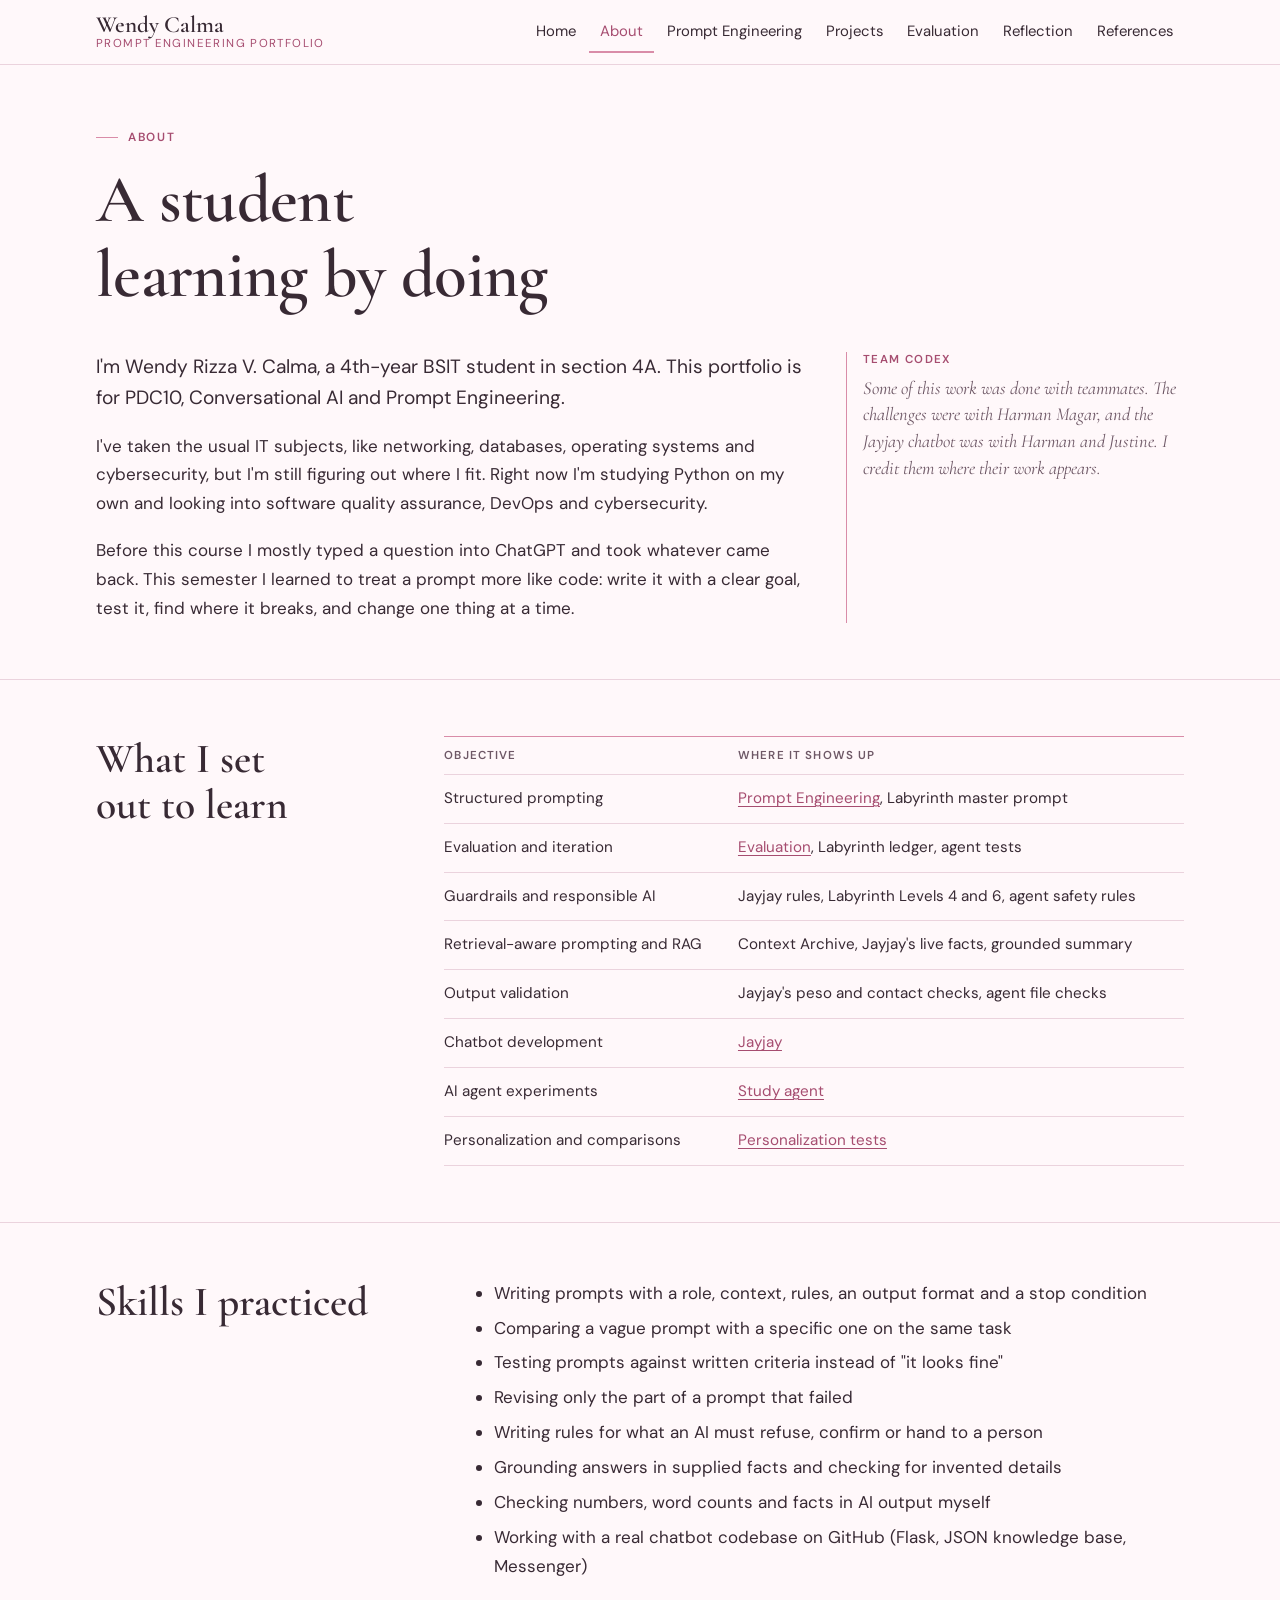
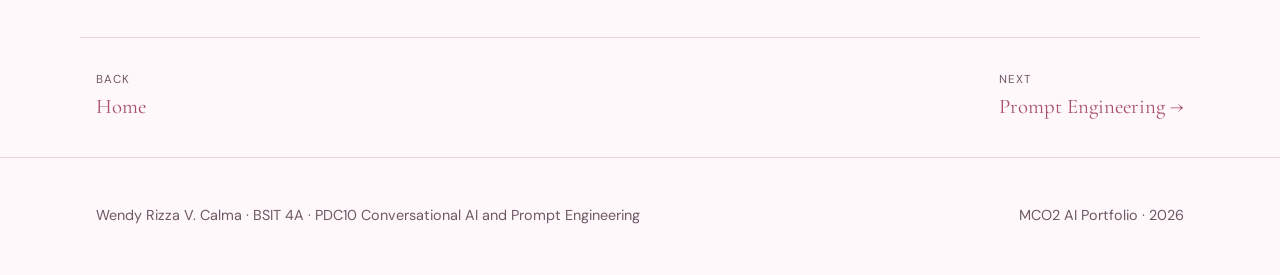
==== about.html @ e5dd4ca2 "AI PORTFOLIO PAGES" ====
<!DOCTYPE html>
<html lang="en">
<head>
<meta charset="utf-8">
<meta name="viewport" content="width=device-width, initial-scale=1, viewport-fit=cover">
<title>About · Wendy Calma</title>
<meta name="description" content="About Wendy Rizza V. Calma, a 4th-year BSIT student, and what this prompt engineering portfolio covers.">
<meta name="author" content="Wendy Rizza V. Calma">
<link rel="preconnect" href="https://fonts.googleapis.com">
<link rel="preconnect" href="https://fonts.gstatic.com" crossorigin>
<link rel="stylesheet" href="https://fonts.googleapis.com/css2?family=Cormorant+Garamond:ital,wght@0,500;0,600;1,500&family=DM+Sans:wght@400;500;600&display=swap">
<link rel="stylesheet" href="assets/css/style.css">
<link rel="icon" href="data:image/svg+xml,%3Csvg xmlns='http://www.w3.org/2000/svg' viewBox='0 0 32 32'%3E%3Crect width='32' height='32' rx='6' fill='%23A64D70'/%3E%3Ctext x='16' y='22' font-family='Georgia,serif' font-size='17' text-anchor='middle' fill='%23FFF8FA'%3EW%3C/text%3E%3C/svg%3E">
</head>
<body>
<a class="skip-link" href="#main">Skip to content</a>
<header class="site-header">
  <div class="wrap">
    <a class="brand" href="index.html">
      <span class="brand-name">Wendy Calma</span>
      <span class="brand-sub">Prompt Engineering Portfolio</span>
    </a>
    <button class="nav-toggle" type="button" aria-expanded="false" aria-controls="site-nav">Menu</button>
    <nav class="site-nav" id="site-nav" aria-label="Main">
      <ul>
        <li><a href="index.html">Home</a></li>
        <li><a href="about.html">About</a></li>
        <li><a href="prompts.html">Prompt Engineering</a></li>
        <li><a href="projects.html">Projects</a></li>
        <li><a href="evaluation.html">Evaluation</a></li>
        <li><a href="reflection.html">Reflection</a></li>
        <li><a href="references.html">References</a></li>
      </ul>
    </nav>
  </div>
</header>
<main id="main">

<header class="page-head">
  <div class="wrap stack">
    <p class="eyebrow">About</p>
    <h1>A student learning by doing</h1>
  </div>
</header>

<section class="section" style="padding-top:0">
  <div class="wrap split split--wide-left">
    <div class="stack">
      <p class="lede">I'm Wendy Rizza V. Calma, a 4th-year BSIT student in section 4A. This portfolio is for PDC10, Conversational AI and Prompt Engineering.</p>
      <p>I've taken the usual IT subjects, like networking, databases, operating systems and cybersecurity, but I'm still figuring out where I fit. Right now I'm studying Python on my own and looking into software quality assurance, DevOps and cybersecurity.</p>
      <p>Before this course I mostly typed a question into ChatGPT and took whatever came back. This semester I learned to treat a prompt more like code: write it with a clear goal, test it, find where it breaks, and change one thing at a time.</p>
    </div>
    <aside class="margin-note">
      <b>Team codeX</b>
      Some of this work was done with teammates. The challenges were with Harman Magar, and the Jayjay chatbot was with Harman and Justine. I credit them where their work appears.
    </aside>
  </div>
</section>

<section class="section">
  <div class="wrap split split--title">
    <h2>What I set out to learn</h2>
    <div class="table-wrap">
      <table>
        <thead><tr><th scope="col">Objective</th><th scope="col">Where it shows up</th></tr></thead>
        <tbody>
          <tr><td>Structured prompting</td><td><a href="prompts.html">Prompt Engineering</a>, Labyrinth master prompt</td></tr>
          <tr><td>Evaluation and iteration</td><td><a href="evaluation.html">Evaluation</a>, Labyrinth ledger, agent tests</td></tr>
          <tr><td>Guardrails and responsible AI</td><td>Jayjay rules, Labyrinth Levels 4 and 6, agent safety rules</td></tr>
          <tr><td>Retrieval-aware prompting and RAG</td><td>Context Archive, Jayjay's live facts, grounded summary</td></tr>
          <tr><td>Output validation</td><td>Jayjay's peso and contact checks, agent file checks</td></tr>
          <tr><td>Chatbot development</td><td><a href="projects.html#jayjay">Jayjay</a></td></tr>
          <tr><td>AI agent experiments</td><td><a href="projects.html#agent">Study agent</a></td></tr>
          <tr><td>Personalization and comparisons</td><td><a href="projects.html#personalization">Personalization tests</a></td></tr>
        </tbody>
      </table>
    </div>
  </div>
</section>

<section class="section">
  <div class="wrap split split--wide-right">
    <h2>Skills I practiced</h2>
    <ul class="plain">
      <li>Writing prompts with a role, context, rules, an output format and a stop condition</li>
      <li>Comparing a vague prompt with a specific one on the same task</li>
      <li>Testing prompts against written criteria instead of "it looks fine"</li>
      <li>Revising only the part of a prompt that failed</li>
      <li>Writing rules for what an AI must refuse, confirm or hand to a person</li>
      <li>Grounding answers in supplied facts and checking for invented details</li>
      <li>Checking numbers, word counts and facts in AI output myself</li>
      <li>Working with a real chatbot codebase on GitHub (Flask, JSON knowledge base, Messenger)</li>
    </ul>
  </div>
</section>

<div class="wrap page-nav">
  <a href="index.html"><small>Back</small>Home</a>
  <a href="prompts.html"><small>Next</small>Prompt Engineering →</a>
</div>
</main>
<footer class="site-footer">
  <div class="wrap">
    <p>Wendy Rizza V. Calma · BSIT 4A · PDC10 Conversational AI and Prompt Engineering</p>
    <p>MCO2 AI Portfolio · <span id="year">2026</span></p>
  </div>
</footer>
<script src="assets/js/main.js"></script>
</body>
</html>
---- assets/css/style.css ----
/* ==========================================================================
   Wendy Calma · Prompt Engineering Portfolio
   Layout idea: an editorial notebook. A wide reading column with a narrow
   margin for notes, and each page arranged around its own evidence.
   ========================================================================== */

:root {
  /* Palette (from my design brief) */
  --bg: #FFF8FA;        /* page background */
  --primary: #D98CA8;   /* borders, rules, small details only (too light for text) */
  --secondary: #F7E8EE; /* soft panels */
  --accent: #A64D70;    /* links, labels, emphasis (passes contrast on --bg) */
  --text: #382A34;      /* body text */
  --white: #FFFFFF;

  /* Derived neutrals, tinted toward the pink */
  --muted: #6E5866;     /* secondary text */
  --line: #EBD3DD;      /* hairlines */
  --code-bg: #FBEFF4;

  /* Status colours (always paired with a text label) */
  --pass: #2F6B4F;
  --fail: #A33A3A;
  --partial: #8A5A00;

  --serif: "Cormorant Garamond", "Iowan Old Style", Georgia, "Times New Roman", serif;
  --sans: "DM Sans", "Segoe UI", system-ui, -apple-system, sans-serif;
  --mono: ui-monospace, "SFMono-Regular", Consolas, "Liberation Mono", monospace;

  --measure: 66ch;
  --gutter: max(16px, env(safe-area-inset-left, 0px));
  --radius: 6px;
  --shadow: 0 1px 2px rgba(56, 42, 52, .05), 0 6px 18px rgba(56, 42, 52, .05);
}

*, *::before, *::after { box-sizing: border-box; }

html { scroll-behavior: smooth; -webkit-text-size-adjust: 100%; }
@media (prefers-reduced-motion: reduce) { html { scroll-behavior: auto; } }

body {
  margin: 0;
  background: var(--bg);
  color: var(--text);
  font: 400 1.0625rem/1.7 var(--sans);
}

img { max-width: 100%; height: auto; display: block; }

a { color: var(--accent); text-underline-offset: 3px; text-decoration-thickness: 1px; }
a:hover { text-decoration-thickness: 2px; }
:focus-visible { outline: 2px solid var(--accent); outline-offset: 3px; border-radius: 2px; }

.skip-link {
  position: absolute; left: 16px; top: -60px; z-index: 50;
  background: var(--accent); color: var(--white); padding: 8px 14px; border-radius: var(--radius);
}
.skip-link:focus { top: 12px; }

/* ---------- Typography ---------- */
h1, h2, h3, h4 { font-family: var(--serif); font-weight: 600; line-height: 1.12; margin: 0; text-wrap: balance; color: var(--text); }
h1 { font-size: clamp(2.6rem, 6vw, 4.2rem); letter-spacing: -.01em; }
h2 { font-size: clamp(1.9rem, 3.6vw, 2.6rem); }
h3 { font-size: 1.5rem; }
h4 { font-family: var(--sans); font-size: .98rem; font-weight: 600; }
p { margin: 0; max-width: var(--measure); }
p + p { margin-top: .9em; }
em.serif, .serif-italic { font-family: var(--serif); font-style: italic; font-size: 1.15em; }
strong { font-weight: 600; }
code { font-family: var(--mono); font-size: .86em; background: var(--code-bg); padding: 1px 5px; border-radius: 3px; }

.eyebrow {
  font: 600 .74rem/1.4 var(--sans); letter-spacing: .14em; text-transform: uppercase; color: var(--accent);
  display: flex; align-items: center; gap: 10px;
}
.eyebrow::before { content: ""; width: 22px; height: 1px; background: var(--primary); }

.lede { font-size: 1.2rem; line-height: 1.6; color: var(--text); max-width: 60ch; }
.muted { color: var(--muted); }
.small { font-size: .9rem; }

/* ---------- Layout ---------- */
.wrap {
  width: 100%; max-width: 1120px; margin: 0 auto;
  padding-left: var(--gutter);
  padding-right: max(16px, env(safe-area-inset-right, 0px));
}

main { display: block; }
.section { padding-block: 56px; }
.section + .section { border-top: 1px solid var(--line); }
.stack > * + * { margin-top: 18px; }
.stack-lg > * + * { margin-top: 32px; }

/* asymmetric splits */
.split { display: grid; gap: 40px; grid-template-columns: minmax(0, 1fr); }
@media (min-width: 900px) {
  .split--wide-left { grid-template-columns: minmax(0, 2.1fr) minmax(0, 1fr); }
  .split--wide-right { grid-template-columns: minmax(0, 1fr) minmax(0, 2.1fr); }
  .split--even { grid-template-columns: minmax(0, 1fr) minmax(0, 1fr); }
  .split--title { grid-template-columns: minmax(0, 1fr) minmax(0, 2.4fr); }
}
.split > * { min-width: 0; }

/* margin notes (my own asides) */
.margin-note {
  font-family: var(--serif); font-style: italic; font-size: 1.15rem; line-height: 1.45; color: var(--muted);
  border-left: 1px solid var(--primary); padding-left: 16px;
}
.margin-note b { font-style: normal; font-family: var(--sans); font-size: .72rem; letter-spacing: .12em; text-transform: uppercase; color: var(--accent); display: block; margin-bottom: 6px; font-weight: 600; }

/* ---------- Header / nav ---------- */
.site-header {
  position: sticky; top: env(safe-area-inset-top, 0px); z-index: 20;
  background: rgba(255, 248, 250, .96);
  border-bottom: 1px solid var(--line);
}
body::before { content: ""; position: fixed; inset: 0 0 auto; height: env(safe-area-inset-top, 0px); z-index: 30; background: var(--bg); }
.site-header .wrap { display: flex; align-items: center; justify-content: space-between; gap: 16px; min-height: 64px; }
.brand { text-decoration: none; color: var(--text); display: flex; flex-direction: column; line-height: 1.1; }
.brand-name { font-family: var(--serif); font-size: 1.45rem; font-weight: 600; }
.brand-sub { font-size: .72rem; letter-spacing: .12em; text-transform: uppercase; color: var(--accent); }

.nav-toggle {
  display: none; background: none; border: 1px solid var(--line); border-radius: var(--radius);
  font: 500 .9rem var(--sans); color: var(--text); padding: 8px 12px; cursor: pointer;
}
.site-nav ul { list-style: none; margin: 0; padding: 0; display: flex; flex-wrap: wrap; gap: 2px; }
.site-nav a {
  display: block; padding: 8px 11px; text-decoration: none; color: var(--text); font-size: .93rem; border-radius: var(--radius);
}
.site-nav a:hover { background: var(--secondary); }
.site-nav a[aria-current="page"] { color: var(--accent); box-shadow: inset 0 -2px 0 var(--primary); border-radius: 0; }

@media (max-width: 960px) {
  .nav-toggle { display: inline-flex; }
  .site-nav { display: none; position: absolute; left: 0; right: 0; top: 100%; background: var(--bg); border-bottom: 1px solid var(--line); }
  .site-nav.is-open { display: block; }
  .site-nav ul { flex-direction: column; padding: 8px max(16px, env(safe-area-inset-right, 0px)) 16px var(--gutter); }
  .site-nav a { padding: 12px 8px; border-bottom: 1px solid var(--line); border-radius: 0; }
  .site-nav a[aria-current="page"] { box-shadow: none; font-weight: 600; }
}

/* ---------- Page heads ---------- */
.page-head { padding-block: 64px 40px; }
.page-head .stack > * + * { margin-top: 16px; }
.page-head h1 { max-width: 16ch; }

/* ---------- Home ---------- */
.hero { padding-block: 72px 48px; }
.hero h1 { max-width: 13ch; }
.hero h1 em { font-style: italic; color: var(--accent); font-weight: 500; }
.hero-aside { align-self: end; }

.features { list-style: none; margin: 0; padding: 0; }
.feature { display: grid; gap: 24px; padding-block: 40px; border-top: 1px solid var(--line); grid-template-columns: minmax(0, 1fr); }
.feature:last-child { border-bottom: 1px solid var(--line); }
@media (min-width: 900px) {
  .feature { grid-template-columns: 5.5rem minmax(0, 1.5fr) minmax(0, 1fr); align-items: start; }
  .feature--flip .feature-media { order: -1; }
  .feature--text { grid-template-columns: 5.5rem minmax(0, 1.2fr) minmax(0, 1fr); }
}
.feature-kind { font: 600 .72rem var(--sans); letter-spacing: .12em; text-transform: uppercase; color: var(--muted); padding-top: 8px; }
.feature h3 { font-size: 1.9rem; margin-bottom: 10px; }
.feature h3 a { color: inherit; text-decoration: none; }
.feature h3 a:hover { color: var(--accent); }
.feature-media img { border: 1px solid var(--line); border-radius: var(--radius); box-shadow: var(--shadow); background: var(--white); }
.feature-facts { list-style: none; margin: 14px 0 0; padding: 0; display: grid; gap: 4px; font-size: .95rem; }
.feature-facts li::before { content: "—"; color: var(--primary); margin-right: 8px; }
.more-link { display: inline-block; margin-top: 14px; font-weight: 500; }

.index-list { list-style: none; padding: 0; margin: 0; columns: 2 260px; column-gap: 40px; }
.index-list li { break-inside: avoid; padding: 12px 0; border-bottom: 1px dotted var(--primary); }
.index-list a { font-family: var(--serif); font-size: 1.35rem; text-decoration: none; color: var(--text); }
.index-list a:hover { color: var(--accent); }
.index-list span { display: block; font-size: .9rem; color: var(--muted); }

/* ---------- Evidence blocks ---------- */
.prompt {
  background: var(--white); border: 1px solid var(--line); border-radius: var(--radius);
  padding: 16px 18px; font: 400 .88rem/1.6 var(--mono); white-space: pre-wrap; word-break: break-word;
  margin: 0; overflow-x: auto;
}
.prompt--soft { background: var(--code-bg); }
.label { font: 600 .72rem/1.3 var(--sans); letter-spacing: .1em; text-transform: uppercase; color: var(--muted); margin-bottom: 8px; display: block; }
.label--before { color: var(--fail); }
.label--after { color: var(--pass); }

.compare { display: grid; gap: 20px; grid-template-columns: minmax(0, 1fr); }
@media (min-width: 760px) { .compare { grid-template-columns: minmax(0, 1fr) minmax(0, 1fr); } }
.compare > div { min-width: 0; }
.compare-change {
  border-top: 1px solid var(--primary); padding-top: 14px; margin-top: 4px;
}
.compare-change h4 { color: var(--accent); margin-bottom: 6px; }

.transcript { border-left: 2px solid var(--primary); padding-left: 18px; display: grid; gap: 12px; }
.transcript p { max-width: 62ch; }
.speaker { display: block; font: 600 .72rem var(--sans); letter-spacing: .1em; text-transform: uppercase; color: var(--accent); margin-bottom: 2px; }

.panel { background: var(--secondary); border-radius: var(--radius); padding: 22px 24px; }
.panel h3 { font-size: 1.35rem; margin-bottom: 8px; }

.needed {
  display: inline; background: var(--white); border: 1px dashed var(--accent); color: var(--accent);
  border-radius: 3px; padding: 0 5px; font: 600 .8rem var(--sans); letter-spacing: .03em;
}

/* tables */
.table-wrap { overflow-x: auto; border-top: 1px solid var(--primary); }
table { border-collapse: collapse; width: 100%; font-size: .95rem; font-variant-numeric: tabular-nums; }
th, td { text-align: left; vertical-align: top; padding: 11px 12px 11px 0; border-bottom: 1px solid var(--line); }
th { font: 600 .72rem var(--sans); letter-spacing: .1em; text-transform: uppercase; color: var(--muted); }
td:first-child, th:first-child { padding-left: 0; }
caption { text-align: left; font-size: .9rem; color: var(--muted); padding-bottom: 10px; caption-side: top; }

.status { font-weight: 600; white-space: nowrap; }
.status--pass { color: var(--pass); }
.status--fail { color: var(--fail); }
.status--partial { color: var(--partial); }

/* ledger bars (Labyrinth) */
.ledger { display: grid; gap: 9px; }
.ledger-row { display: grid; grid-template-columns: 3rem minmax(0, 1fr) 2.6rem 7.5rem; gap: 12px; align-items: center; font-size: .9rem; }
.ledger-row .bar { height: 10px; background: var(--secondary); border-radius: 5px; overflow: hidden; }
.ledger-row .bar span { display: block; height: 100%; background: var(--primary); border-radius: 5px; }
.ledger-row .bar span.rev { background: var(--fail); opacity: .75; }
.ledger-row b { font-family: var(--mono); font-weight: 500; font-size: .85rem; }
@media (max-width: 520px) { .ledger-row { grid-template-columns: 2.6rem minmax(0, 1fr) 2.4rem; } .ledger-row .status { display: none; } }

.figures { display: grid; gap: 20px; grid-template-columns: minmax(0, 1fr); }
@media (min-width: 760px) { .figures--two { grid-template-columns: minmax(0, 1fr) minmax(0, 1fr); } }
figure { margin: 0; }
figure img { border: 1px solid var(--line); border-radius: var(--radius); background: var(--white); box-shadow: var(--shadow); }
figcaption { font-size: .88rem; color: var(--muted); margin-top: 10px; max-width: 60ch; }

.facts { display: grid; grid-template-columns: repeat(auto-fit, minmax(150px, 1fr)); gap: 0; border-top: 1px solid var(--primary); }
.facts div { padding: 14px 16px 14px 0; border-bottom: 1px solid var(--line); }
.facts dt { font-size: .82rem; color: var(--muted); }
.facts dd { margin: 2px 0 0; font-family: var(--serif); font-size: 1.6rem; font-weight: 600; font-variant-numeric: lining-nums tabular-nums; }

.checklist { list-style: none; padding: 0; margin: 0; display: grid; gap: 8px; }
.checklist li { padding-left: 26px; position: relative; max-width: var(--measure); }
.checklist li::before { content: "✓"; position: absolute; left: 0; color: var(--pass); font-weight: 700; }
.checklist li.x::before { content: "✗"; color: var(--fail); }

ul.plain, ol.plain { margin: 0; padding-left: 20px; display: grid; gap: 6px; max-width: var(--measure); }

.project { scroll-margin-top: 80px; }
.project-head { display: grid; gap: 10px; margin-bottom: 28px; }
.project-meta { display: flex; flex-wrap: wrap; gap: 6px 22px; font-size: .9rem; color: var(--muted); }
.project-meta b { color: var(--text); font-weight: 600; }

.toc { list-style: none; padding: 0; margin: 0; display: flex; flex-wrap: wrap; gap: 8px; }
.toc a { display: inline-block; border: 1px solid var(--line); background: var(--white); padding: 6px 12px; border-radius: 999px; text-decoration: none; font-size: .9rem; color: var(--text); }
.toc a:hover { border-color: var(--primary); color: var(--accent); }

.divider { display: flex; align-items: center; gap: 14px; color: var(--primary); margin-block: 8px; }
.divider::before, .divider::after { content: ""; flex: 1; height: 1px; background: var(--line); }

.essay { max-width: 68ch; }
.essay h2 { margin-top: 48px; margin-bottom: 14px; font-size: 2rem; }
.essay h2:first-child { margin-top: 0; }
.pullquote { font-family: var(--serif); font-style: italic; font-size: 1.6rem; line-height: 1.35; color: var(--accent); border: 0; margin: 32px 0; padding: 0 0 0 20px; border-left: 2px solid var(--primary); max-width: 34ch; }

.refs { list-style: none; padding: 0; margin: 0; display: grid; gap: 14px; max-width: 75ch; }
.refs li { padding-left: 2em; text-indent: -2em; }

.page-nav { display: flex; justify-content: space-between; gap: 16px; flex-wrap: wrap; padding-block: 32px; border-top: 1px solid var(--line); }
.page-nav a { text-decoration: none; font-family: var(--serif); font-size: 1.3rem; }
.page-nav small { display: block; font-family: var(--sans); font-size: .72rem; letter-spacing: .1em; text-transform: uppercase; color: var(--muted); }

/* ---------- Footer ---------- */
.site-footer { border-top: 1px solid var(--line); padding-block: 32px 48px; font-size: .9rem; color: var(--muted); }
.site-footer .wrap { display: flex; flex-wrap: wrap; justify-content: space-between; align-items: baseline; gap: 12px; }
.site-footer p { max-width: none; }

/* keep anchored sections clear of the sticky header */
section[id], [id].project { scroll-margin-top: 84px; }
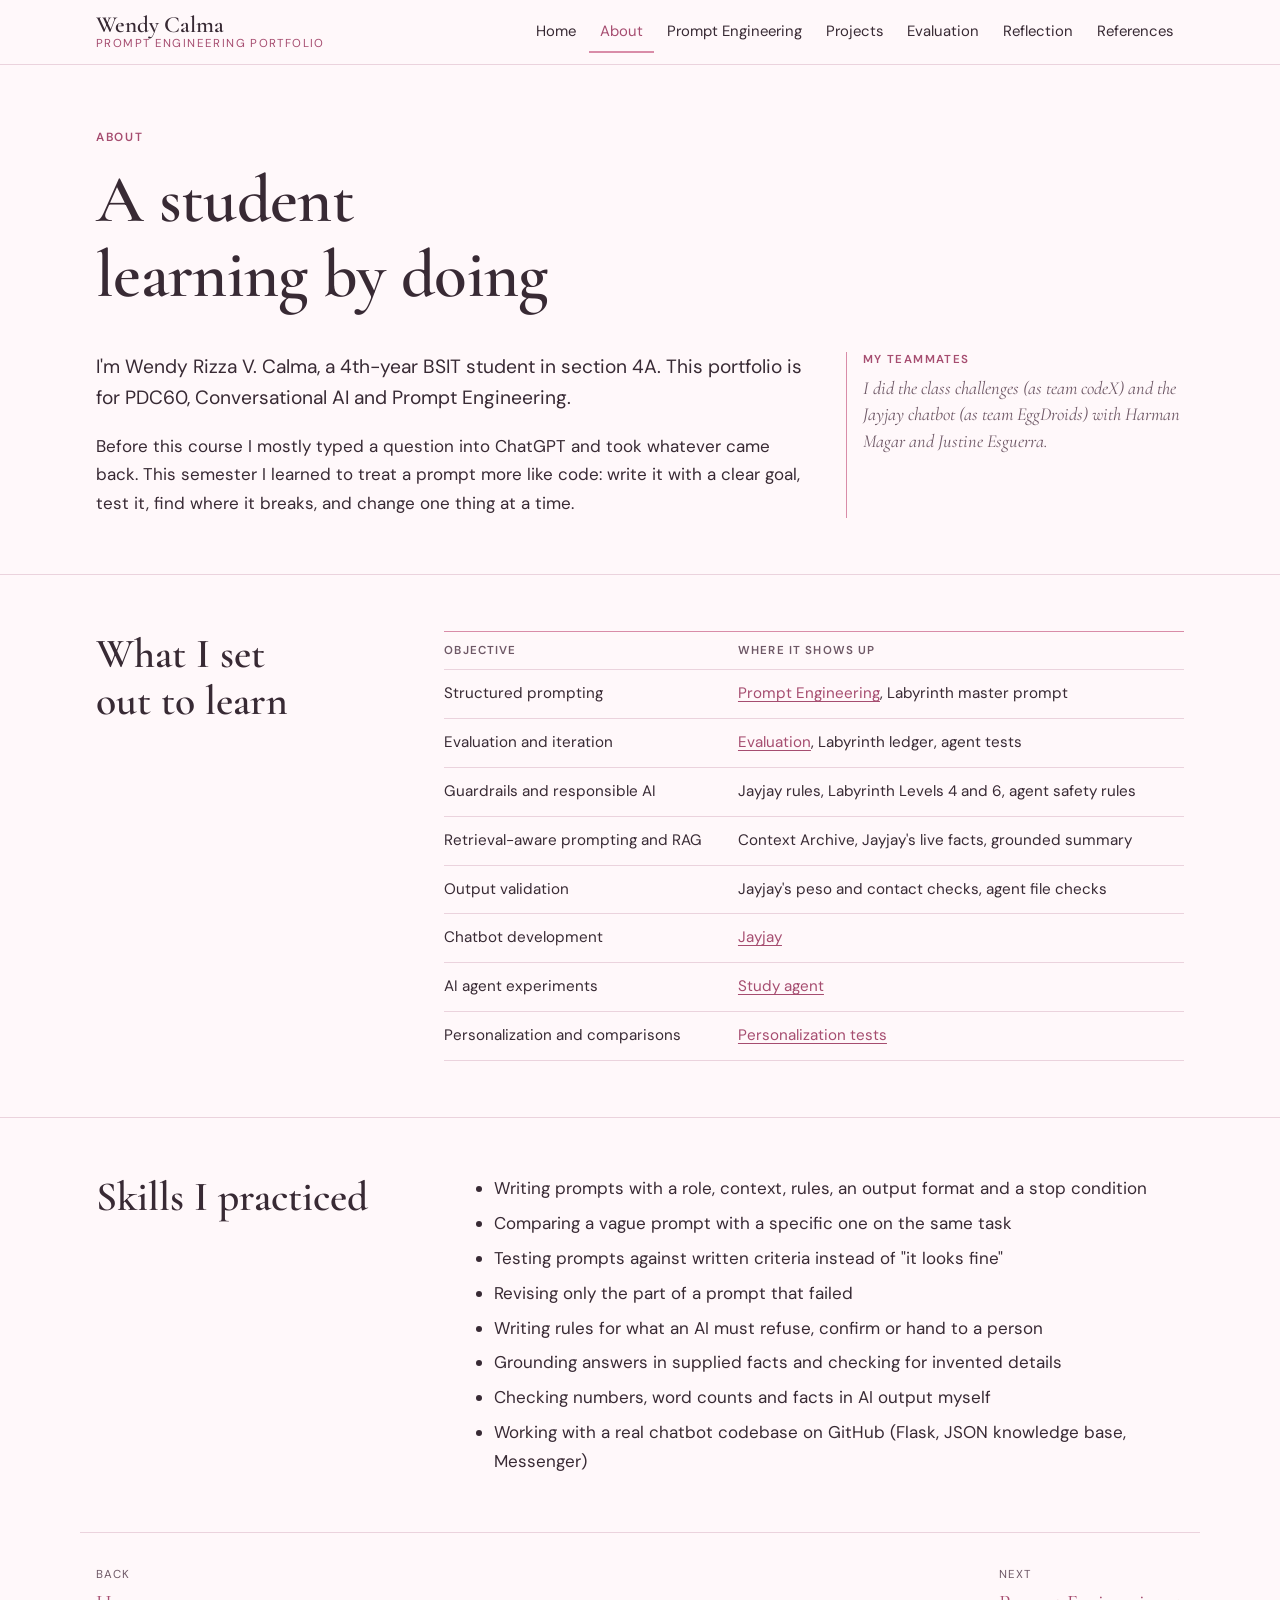
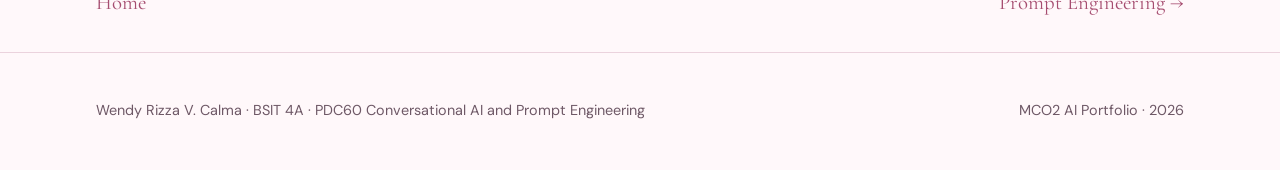
==== commit 6eb7e2e5: "AI PORTFOLIO PAGES" ====
--- a/about.html
+++ b/about.html
@@ -24,7 +24,7 @@
     <nav class="site-nav" id="site-nav" aria-label="Main">
       <ul>
         <li><a href="index.html">Home</a></li>
-        <li><a href="about.html">About</a></li>
+        <li><a href="about.html" aria-current="page">About</a></li>
         <li><a href="prompts.html">Prompt Engineering</a></li>
         <li><a href="projects.html">Projects</a></li>
         <li><a href="evaluation.html">Evaluation</a></li>
@@ -46,13 +46,12 @@
 <section class="section" style="padding-top:0">
   <div class="wrap split split--wide-left">
     <div class="stack">
-      <p class="lede">I'm Wendy Rizza V. Calma, a 4th-year BSIT student in section 4A. This portfolio is for PDC10, Conversational AI and Prompt Engineering.</p>
-      <p>I've taken the usual IT subjects, like networking, databases, operating systems and cybersecurity, but I'm still figuring out where I fit. Right now I'm studying Python on my own and looking into software quality assurance, DevOps and cybersecurity.</p>
+      <p class="lede">I'm Wendy Rizza V. Calma, a 4th-year BSIT student in section 4A. This portfolio is for PDC60, Conversational AI and Prompt Engineering.</p>
       <p>Before this course I mostly typed a question into ChatGPT and took whatever came back. This semester I learned to treat a prompt more like code: write it with a clear goal, test it, find where it breaks, and change one thing at a time.</p>
     </div>
     <aside class="margin-note">
-      <b>Team codeX</b>
-      Some of this work was done with teammates. The challenges were with Harman Magar, and the Jayjay chatbot was with Harman and Justine. I credit them where their work appears.
+      <b>My teammates</b>
+      I did the class challenges (as team codeX) and the Jayjay chatbot (as team EggDroids) with Harman Magar and Justine Esguerra.
     </aside>
   </div>
 </section>
@@ -69,9 +68,9 @@
           <tr><td>Guardrails and responsible AI</td><td>Jayjay rules, Labyrinth Levels 4 and 6, agent safety rules</td></tr>
           <tr><td>Retrieval-aware prompting and RAG</td><td>Context Archive, Jayjay's live facts, grounded summary</td></tr>
           <tr><td>Output validation</td><td>Jayjay's peso and contact checks, agent file checks</td></tr>
-          <tr><td>Chatbot development</td><td><a href="projects.html#jayjay">Jayjay</a></td></tr>
-          <tr><td>AI agent experiments</td><td><a href="projects.html#agent">Study agent</a></td></tr>
-          <tr><td>Personalization and comparisons</td><td><a href="projects.html#personalization">Personalization tests</a></td></tr>
+          <tr><td>Chatbot development</td><td><a href="jayjay.html">Jayjay</a></td></tr>
+          <tr><td>AI agent experiments</td><td><a href="study-agent.html">Study agent</a></td></tr>
+          <tr><td>Personalization and comparisons</td><td><a href="personalization.html">Personalization tests</a></td></tr>
         </tbody>
       </table>
     </div>
@@ -101,7 +100,7 @@
 </main>
 <footer class="site-footer">
   <div class="wrap">
-    <p>Wendy Rizza V. Calma · BSIT 4A · PDC10 Conversational AI and Prompt Engineering</p>
+    <p>Wendy Rizza V. Calma · BSIT 4A · PDC60 Conversational AI and Prompt Engineering</p>
     <p>MCO2 AI Portfolio · <span id="year">2026</span></p>
   </div>
 </footer>
--- a/assets/css/style.css
+++ b/assets/css/style.css
@@ -1,25 +1,10 @@
-/* ==========================================================================
-   Wendy Calma · Prompt Engineering Portfolio
-   Layout idea: an editorial notebook. A wide reading column with a narrow
-   margin for notes, and each page arranged around its own evidence.
-   ========================================================================== */
 
 :root {
-  /* Palette (from my design brief) */
-  --bg: #FFF8FA;        /* page background */
-  --primary: #D98CA8;   /* borders, rules, small details only (too light for text) */
-  --secondary: #F7E8EE; /* soft panels */
-  --accent: #A64D70;    /* links, labels, emphasis (passes contrast on --bg) */
-  --text: #382A34;      /* body text */
-  --white: #FFFFFF;
-
-  /* Derived neutrals, tinted toward the pink */
-  --muted: #6E5866;     /* secondary text */
-  --line: #EBD3DD;      /* hairlines */
-  --code-bg: #FBEFF4;
-
-  /* Status colours (always paired with a text label) */
-  --pass: #2F6B4F;
+    --bg: #FFF8FA;          --primary: #D98CA8;     --secondary: #F7E8EE;   --accent: #A64D70;      --text: #382A34;        --white: #FFFFFF;
+
+    --muted: #6E5866;       --line: #EBD3DD;        --code-bg: #FBEFF4;
+
+    --pass: #2F6B4F;
   --fail: #A33A3A;
   --partial: #8A5A00;
 
@@ -57,7 +42,6 @@
 }
 .skip-link:focus { top: 12px; }
 
-/* ---------- Typography ---------- */
 h1, h2, h3, h4 { font-family: var(--serif); font-weight: 600; line-height: 1.12; margin: 0; text-wrap: balance; color: var(--text); }
 h1 { font-size: clamp(2.6rem, 6vw, 4.2rem); letter-spacing: -.01em; }
 h2 { font-size: clamp(1.9rem, 3.6vw, 2.6rem); }
@@ -73,13 +57,11 @@
   font: 600 .74rem/1.4 var(--sans); letter-spacing: .14em; text-transform: uppercase; color: var(--accent);
   display: flex; align-items: center; gap: 10px;
 }
-.eyebrow::before { content: ""; width: 22px; height: 1px; background: var(--primary); }
 
 .lede { font-size: 1.2rem; line-height: 1.6; color: var(--text); max-width: 60ch; }
 .muted { color: var(--muted); }
 .small { font-size: .9rem; }
 
-/* ---------- Layout ---------- */
 .wrap {
   width: 100%; max-width: 1120px; margin: 0 auto;
   padding-left: var(--gutter);
@@ -92,7 +74,6 @@
 .stack > * + * { margin-top: 18px; }
 .stack-lg > * + * { margin-top: 32px; }
 
-/* asymmetric splits */
 .split { display: grid; gap: 40px; grid-template-columns: minmax(0, 1fr); }
 @media (min-width: 900px) {
   .split--wide-left { grid-template-columns: minmax(0, 2.1fr) minmax(0, 1fr); }
@@ -102,14 +83,12 @@
 }
 .split > * { min-width: 0; }
 
-/* margin notes (my own asides) */
 .margin-note {
   font-family: var(--serif); font-style: italic; font-size: 1.15rem; line-height: 1.45; color: var(--muted);
   border-left: 1px solid var(--primary); padding-left: 16px;
 }
 .margin-note b { font-style: normal; font-family: var(--sans); font-size: .72rem; letter-spacing: .12em; text-transform: uppercase; color: var(--accent); display: block; margin-bottom: 6px; font-weight: 600; }
 
-/* ---------- Header / nav ---------- */
 .site-header {
   position: sticky; top: env(safe-area-inset-top, 0px); z-index: 20;
   background: rgba(255, 248, 250, .96);
@@ -141,12 +120,10 @@
   .site-nav a[aria-current="page"] { box-shadow: none; font-weight: 600; }
 }
 
-/* ---------- Page heads ---------- */
 .page-head { padding-block: 64px 40px; }
 .page-head .stack > * + * { margin-top: 16px; }
 .page-head h1 { max-width: 16ch; }
 
-/* ---------- Home ---------- */
 .hero { padding-block: 72px 48px; }
 .hero h1 { max-width: 13ch; }
 .hero h1 em { font-style: italic; color: var(--accent); font-weight: 500; }
@@ -175,7 +152,6 @@
 .index-list a:hover { color: var(--accent); }
 .index-list span { display: block; font-size: .9rem; color: var(--muted); }
 
-/* ---------- Evidence blocks ---------- */
 .prompt {
   background: var(--white); border: 1px solid var(--line); border-radius: var(--radius);
   padding: 16px 18px; font: 400 .88rem/1.6 var(--mono); white-space: pre-wrap; word-break: break-word;
@@ -192,7 +168,7 @@
 .compare-change {
   border-top: 1px solid var(--primary); padding-top: 14px; margin-top: 4px;
 }
-.compare-change h4 { color: var(--accent); margin-bottom: 6px; }
+.compare-change h3 { font-family: var(--sans); font-size: .98rem; font-weight: 600; color: var(--accent); margin: 10px 0 6px; }
 
 .transcript { border-left: 2px solid var(--primary); padding-left: 18px; display: grid; gap: 12px; }
 .transcript p { max-width: 62ch; }
@@ -201,12 +177,6 @@
 .panel { background: var(--secondary); border-radius: var(--radius); padding: 22px 24px; }
 .panel h3 { font-size: 1.35rem; margin-bottom: 8px; }
 
-.needed {
-  display: inline; background: var(--white); border: 1px dashed var(--accent); color: var(--accent);
-  border-radius: 3px; padding: 0 5px; font: 600 .8rem var(--sans); letter-spacing: .03em;
-}
-
-/* tables */
 .table-wrap { overflow-x: auto; border-top: 1px solid var(--primary); }
 table { border-collapse: collapse; width: 100%; font-size: .95rem; font-variant-numeric: tabular-nums; }
 th, td { text-align: left; vertical-align: top; padding: 11px 12px 11px 0; border-bottom: 1px solid var(--line); }
@@ -219,14 +189,13 @@
 .status--fail { color: var(--fail); }
 .status--partial { color: var(--partial); }
 
-/* ledger bars (Labyrinth) */
 .ledger { display: grid; gap: 9px; }
 .ledger-row { display: grid; grid-template-columns: 3rem minmax(0, 1fr) 2.6rem 7.5rem; gap: 12px; align-items: center; font-size: .9rem; }
 .ledger-row .bar { height: 10px; background: var(--secondary); border-radius: 5px; overflow: hidden; }
 .ledger-row .bar span { display: block; height: 100%; background: var(--primary); border-radius: 5px; }
 .ledger-row .bar span.rev { background: var(--fail); opacity: .75; }
 .ledger-row b { font-family: var(--mono); font-weight: 500; font-size: .85rem; }
-@media (max-width: 520px) { .ledger-row { grid-template-columns: 2.6rem minmax(0, 1fr) 2.4rem; } .ledger-row .status { display: none; } }
+@media (max-width: 520px) { .ledger-row { grid-template-columns: 2.4rem minmax(0, 1fr) 2.2rem 4.6rem; gap: 8px; font-size: .84rem; } }
 
 .figures { display: grid; gap: 20px; grid-template-columns: minmax(0, 1fr); }
 @media (min-width: 760px) { .figures--two { grid-template-columns: minmax(0, 1fr) minmax(0, 1fr); } }
@@ -270,10 +239,25 @@
 .page-nav a { text-decoration: none; font-family: var(--serif); font-size: 1.3rem; }
 .page-nav small { display: block; font-family: var(--sans); font-size: .72rem; letter-spacing: .1em; text-transform: uppercase; color: var(--muted); }
 
-/* ---------- Footer ---------- */
 .site-footer { border-top: 1px solid var(--line); padding-block: 32px 48px; font-size: .9rem; color: var(--muted); }
 .site-footer .wrap { display: flex; flex-wrap: wrap; justify-content: space-between; align-items: baseline; gap: 12px; }
 .site-footer p { max-width: none; }
 
-/* keep anchored sections clear of the sticky header */
 section[id], [id].project { scroll-margin-top: 84px; }
+
+.crumb { padding-top: 36px; font-size: .9rem; color: var(--muted); }
+.crumb a { color: var(--accent); }
+.project-page { padding-top: 20px; }
+.project-page h1 { font-size: clamp(2.4rem, 5vw, 3.6rem); max-width: 20ch; }
+.project-page h2 { font-size: 1.6rem; }
+
+.project-list { list-style: none; margin: 0; padding: 0; border-top: 1px solid var(--primary); }
+.project-list li { display: grid; gap: 6px; padding-block: 28px; border-bottom: 1px solid var(--line); }
+@media (min-width: 900px) {
+  .project-list li { grid-template-columns: minmax(0, 1fr) minmax(0, 1.6fr); column-gap: 40px; align-items: baseline; }
+  .project-list .feature-kind { grid-column: 1; grid-row: 1 / span 2; padding-top: 0; }
+  .project-list h2, .project-list li > p:last-child { grid-column: 2; }
+}
+.project-list h2 { font-size: 1.9rem; }
+.project-list h2 a { color: var(--text); text-decoration: none; }
+.project-list h2 a:hover { color: var(--accent); }
